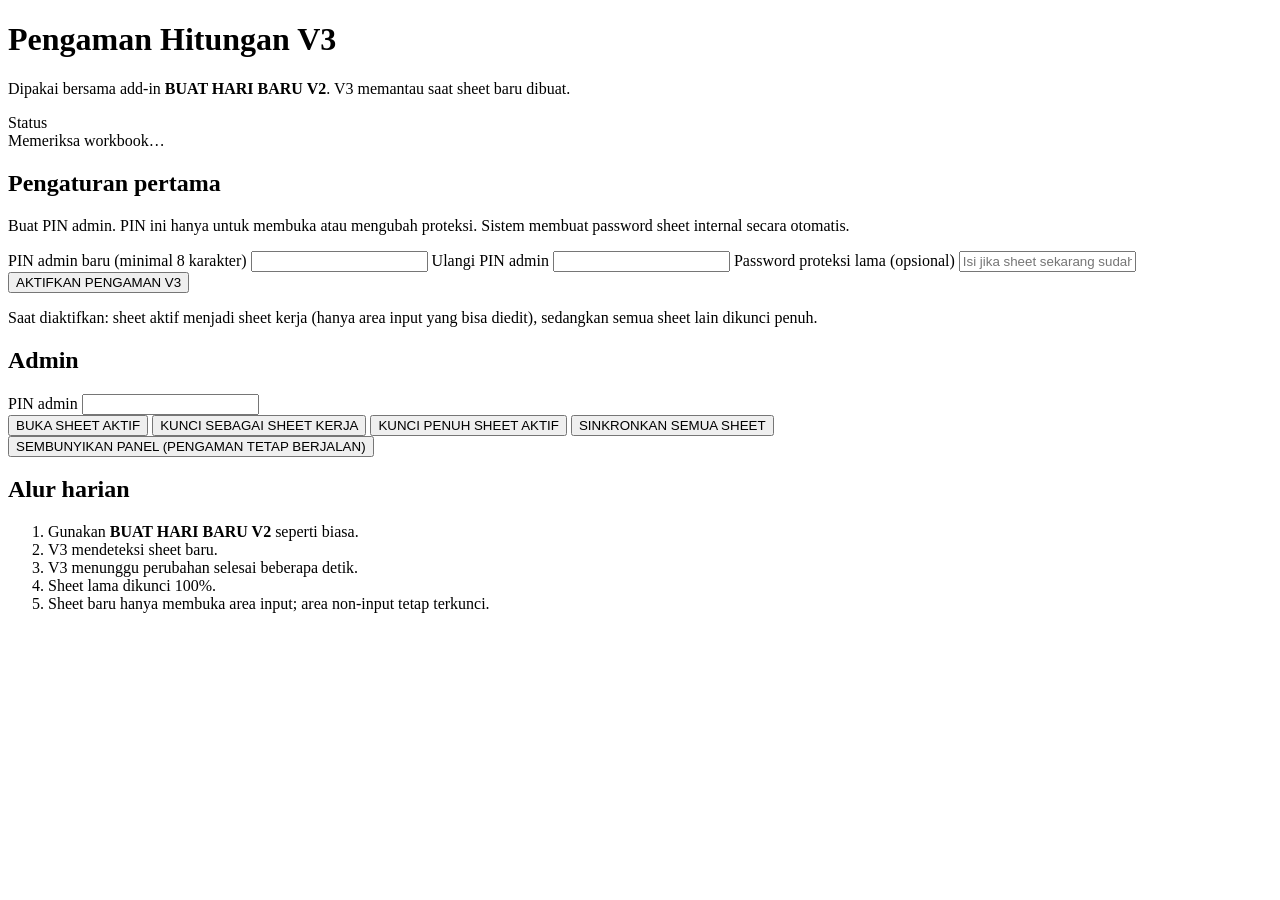
==== taskpane.html @ 0a58402c "Add task pane UI" ====
<!doctype html>
<html lang="id">
<head>
  <meta charset="utf-8" />
  <meta http-equiv="X-UA-Compatible" content="IE=Edge" />
  <meta name="viewport" content="width=device-width, initial-scale=1" />
  <title>Pengaman Hitungan V3</title>
  <script src="https://appsforoffice.microsoft.com/lib/1/hosted/office.js"></script>
  <link rel="stylesheet" href="taskpane.css" />
</head>
<body>
  <main class="wrap">
    <h1>Pengaman Hitungan V3</h1>
    <p class="sub">
      Dipakai bersama add-in <b>BUAT HARI BARU V2</b>. V3 memantau saat sheet baru dibuat.
    </p>

    <section class="card" id="statusCard">
      <div class="status-row">
        <span id="statusDot" class="dot off"></span>
        <div>
          <div class="label">Status</div>
          <div id="statusText">Memeriksa workbook…</div>
        </div>
      </div>
    </section>

    <section class="card" id="setupCard">
      <h2>Pengaturan pertama</h2>
      <p>
        Buat PIN admin. PIN ini hanya untuk membuka atau mengubah proteksi.
        Sistem membuat password sheet internal secara otomatis.
      </p>
      <label>PIN admin baru (minimal 8 karakter)</label>
      <input id="setupPin" type="password" autocomplete="new-password" />
      <label>Ulangi PIN admin</label>
      <input id="setupPin2" type="password" autocomplete="new-password" />
      <label>Password proteksi lama (opsional)</label>
      <input id="oldPassword" type="password" autocomplete="off"
        placeholder="Isi jika sheet sekarang sudah diproteksi macro lama" />
      <button id="setupBtn" class="primary">AKTIFKAN PENGAMAN V3</button>
      <p class="hint">
        Saat diaktifkan: sheet aktif menjadi sheet kerja (hanya area input yang bisa diedit),
        sedangkan semua sheet lain dikunci penuh.
      </p>
    </section>

    <section class="card" id="adminCard">
      <h2>Admin</h2>
      <label>PIN admin</label>
      <input id="adminPin" type="password" autocomplete="off" />

      <div class="grid">
        <button id="unlockBtn">BUKA SHEET AKTIF</button>
        <button id="partialLockBtn">KUNCI SEBAGAI SHEET KERJA</button>
        <button id="fullLockBtn">KUNCI PENUH SHEET AKTIF</button>
        <button id="syncBtn">SINKRONKAN SEMUA SHEET</button>
      </div>

      <button id="hideBtn" class="ghost">SEMBUNYIKAN PANEL (PENGAMAN TETAP BERJALAN)</button>
    </section>

    <section class="card">
      <h2>Alur harian</h2>
      <ol>
        <li>Gunakan <b>BUAT HARI BARU V2</b> seperti biasa.</li>
        <li>V3 mendeteksi sheet baru.</li>
        <li>V3 menunggu perubahan selesai beberapa detik.</li>
        <li>Sheet lama dikunci 100%.</li>
        <li>Sheet baru hanya membuka area input; area non-input tetap terkunci.</li>
      </ol>
    </section>

    <div id="message" class="message"></div>
  </main>
  <script src="taskpane.js"></script>
</body>
</html>
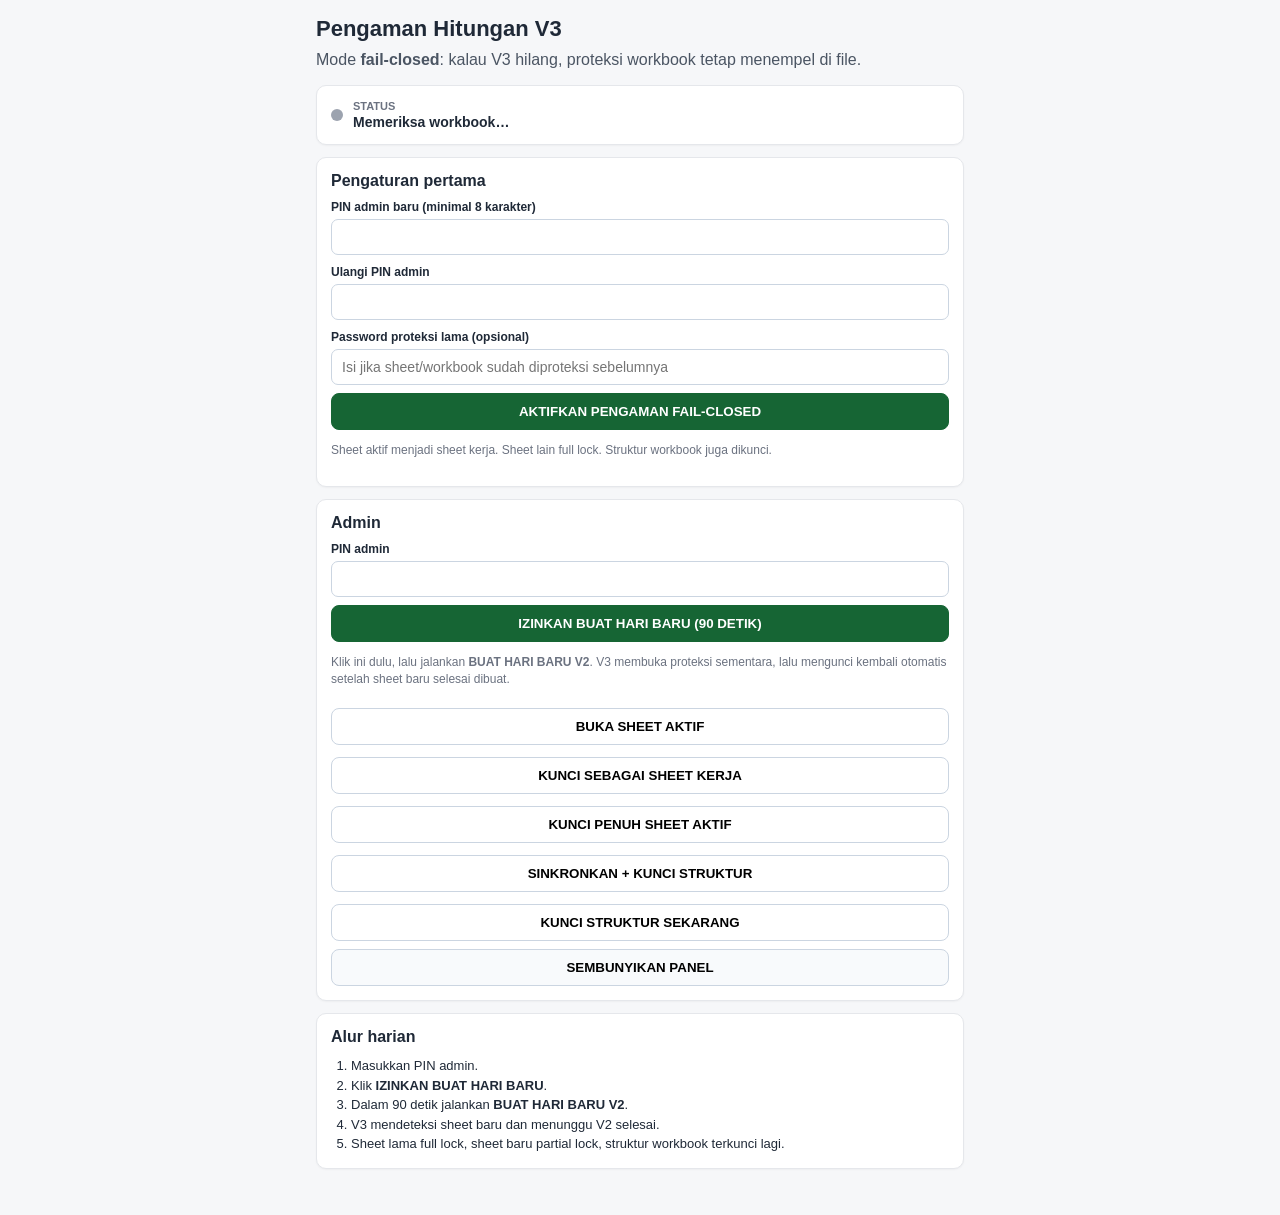
==== commit bd055c12: "Add fail-closed admin workflow UI" ====
--- a/taskpane.html
+++ b/taskpane.html
@@ -11,11 +11,9 @@
 <body>
   <main class="wrap">
     <h1>Pengaman Hitungan V3</h1>
-    <p class="sub">
-      Dipakai bersama add-in <b>BUAT HARI BARU V2</b>. V3 memantau saat sheet baru dibuat.
-    </p>
+    <p class="sub">Mode <b>fail-closed</b>: kalau V3 hilang, proteksi workbook tetap menempel di file.</p>
 
-    <section class="card" id="statusCard">
+    <section class="card">
       <div class="status-row">
         <span id="statusDot" class="dot off"></span>
         <div>
@@ -27,22 +25,15 @@
 
     <section class="card" id="setupCard">
       <h2>Pengaturan pertama</h2>
-      <p>
-        Buat PIN admin. PIN ini hanya untuk membuka atau mengubah proteksi.
-        Sistem membuat password sheet internal secara otomatis.
-      </p>
       <label>PIN admin baru (minimal 8 karakter)</label>
       <input id="setupPin" type="password" autocomplete="new-password" />
       <label>Ulangi PIN admin</label>
       <input id="setupPin2" type="password" autocomplete="new-password" />
       <label>Password proteksi lama (opsional)</label>
       <input id="oldPassword" type="password" autocomplete="off"
-        placeholder="Isi jika sheet sekarang sudah diproteksi macro lama" />
-      <button id="setupBtn" class="primary">AKTIFKAN PENGAMAN V3</button>
-      <p class="hint">
-        Saat diaktifkan: sheet aktif menjadi sheet kerja (hanya area input yang bisa diedit),
-        sedangkan semua sheet lain dikunci penuh.
-      </p>
+        placeholder="Isi jika sheet/workbook sudah diproteksi sebelumnya" />
+      <button id="setupBtn" class="primary">AKTIFKAN PENGAMAN FAIL-CLOSED</button>
+      <p class="hint">Sheet aktif menjadi sheet kerja. Sheet lain full lock. Struktur workbook juga dikunci.</p>
     </section>
 
     <section class="card" id="adminCard">
@@ -50,24 +41,31 @@
       <label>PIN admin</label>
       <input id="adminPin" type="password" autocomplete="off" />
 
+      <button id="beginDayBtn" class="primary">IZINKAN BUAT HARI BARU (90 DETIK)</button>
+      <p class="hint">
+        Klik ini dulu, lalu jalankan <b>BUAT HARI BARU V2</b>. V3 membuka proteksi sementara,
+        lalu mengunci kembali otomatis setelah sheet baru selesai dibuat.
+      </p>
+
       <div class="grid">
         <button id="unlockBtn">BUKA SHEET AKTIF</button>
         <button id="partialLockBtn">KUNCI SEBAGAI SHEET KERJA</button>
         <button id="fullLockBtn">KUNCI PENUH SHEET AKTIF</button>
-        <button id="syncBtn">SINKRONKAN SEMUA SHEET</button>
+        <button id="syncBtn">SINKRONKAN + KUNCI STRUKTUR</button>
+        <button id="lockNowBtn">KUNCI STRUKTUR SEKARANG</button>
       </div>
 
-      <button id="hideBtn" class="ghost">SEMBUNYIKAN PANEL (PENGAMAN TETAP BERJALAN)</button>
+      <button id="hideBtn" class="ghost">SEMBUNYIKAN PANEL</button>
     </section>
 
     <section class="card">
       <h2>Alur harian</h2>
       <ol>
-        <li>Gunakan <b>BUAT HARI BARU V2</b> seperti biasa.</li>
-        <li>V3 mendeteksi sheet baru.</li>
-        <li>V3 menunggu perubahan selesai beberapa detik.</li>
-        <li>Sheet lama dikunci 100%.</li>
-        <li>Sheet baru hanya membuka area input; area non-input tetap terkunci.</li>
+        <li>Masukkan PIN admin.</li>
+        <li>Klik <b>IZINKAN BUAT HARI BARU</b>.</li>
+        <li>Dalam 90 detik jalankan <b>BUAT HARI BARU V2</b>.</li>
+        <li>V3 mendeteksi sheet baru dan menunggu V2 selesai.</li>
+        <li>Sheet lama full lock, sheet baru partial lock, struktur workbook terkunci lagi.</li>
       </ol>
     </section>
 
--- a/taskpane.css
+++ b/taskpane.css
@@ -0,0 +1,62 @@
+* { box-sizing: border-box; }
+body {
+  margin: 0;
+  font-family: "Segoe UI", Arial, sans-serif;
+  background: #f6f7f9;
+  color: #1f2937;
+}
+.wrap { padding: 16px; max-width: 680px; margin: 0 auto; }
+h1 { font-size: 22px; margin: 0 0 6px; }
+h2 { font-size: 16px; margin: 0 0 10px; }
+.sub { margin: 0 0 14px; color: #4b5563; line-height: 1.45; }
+.card {
+  background: white;
+  border: 1px solid #e5e7eb;
+  border-radius: 10px;
+  padding: 14px;
+  margin: 0 0 12px;
+  box-shadow: 0 1px 2px rgba(0,0,0,.04);
+}
+label { display: block; font-size: 12px; font-weight: 600; margin: 10px 0 5px; }
+input {
+  width: 100%;
+  border: 1px solid #cbd5e1;
+  border-radius: 7px;
+  padding: 9px 10px;
+  font-size: 14px;
+}
+button {
+  width: 100%;
+  border: 1px solid #cbd5e1;
+  background: #fff;
+  border-radius: 8px;
+  padding: 10px 12px;
+  font-weight: 650;
+  cursor: pointer;
+  margin-top: 8px;
+}
+button:hover { background: #f8fafc; }
+button.primary {
+  background: #166534;
+  color: white;
+  border-color: #166534;
+}
+button.ghost { background: #f8fafc; }
+.grid { display: grid; grid-template-columns: 1fr; gap: 4px; margin-top: 8px; }
+.status-row { display: flex; gap: 10px; align-items: center; }
+.dot { width: 12px; height: 12px; border-radius: 50%; display: inline-block; }
+.dot.on { background: #16a34a; }
+.dot.off { background: #9ca3af; }
+.dot.wait { background: #d97706; }
+.label { font-size: 11px; color: #6b7280; text-transform: uppercase; font-weight: 700; }
+#statusText { font-size: 14px; font-weight: 600; margin-top: 2px; }
+.hint { font-size: 12px; color: #6b7280; line-height: 1.45; }
+.message {
+  min-height: 18px;
+  padding: 4px 2px 14px;
+  font-size: 12px;
+  color: #374151;
+  white-space: pre-wrap;
+}
+ol { margin: 8px 0 0 20px; padding: 0; line-height: 1.5; font-size: 13px; }
+.hidden { display: none !important; }
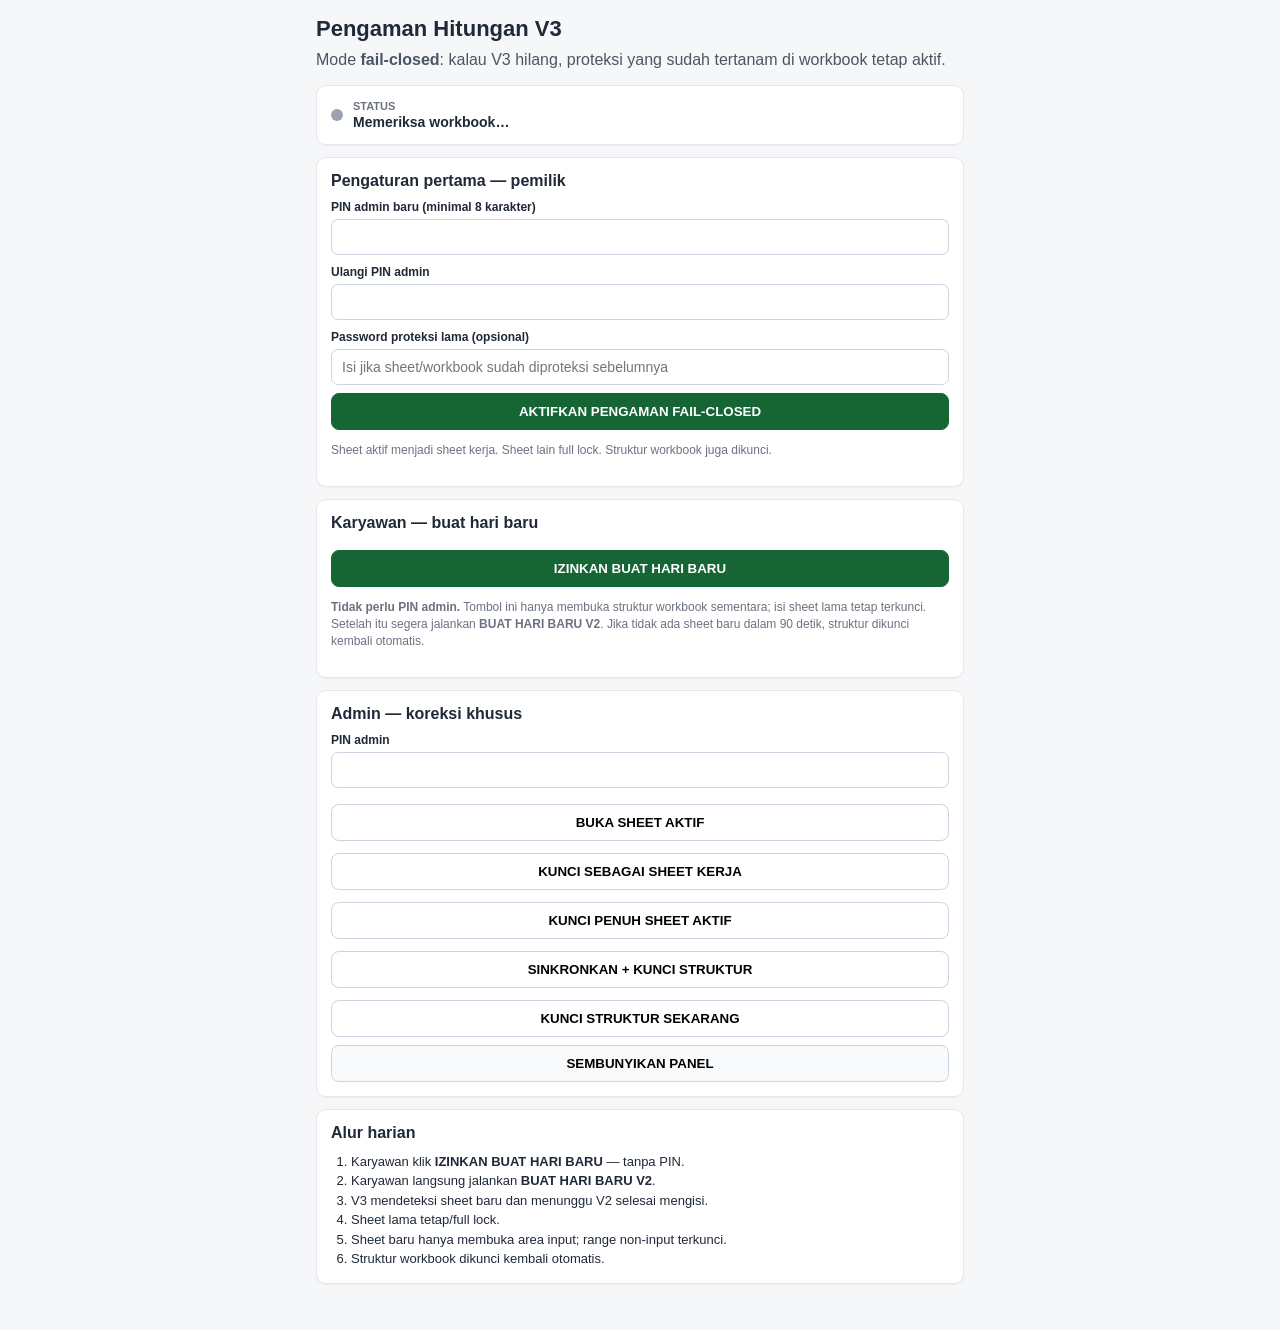
==== commit 601d58f3: "Allow employees to open controlled new-day window without admin PIN" ====
--- a/taskpane.html
+++ b/taskpane.html
@@ -6,12 +6,12 @@
   <meta name="viewport" content="width=device-width, initial-scale=1" />
   <title>Pengaman Hitungan V3</title>
   <script src="https://appsforoffice.microsoft.com/lib/1/hosted/office.js"></script>
-  <link rel="stylesheet" href="taskpane.css" />
+  <link rel="stylesheet" href="taskpane.css?v=3.1.1" />
 </head>
 <body>
   <main class="wrap">
     <h1>Pengaman Hitungan V3</h1>
-    <p class="sub">Mode <b>fail-closed</b>: kalau V3 hilang, proteksi workbook tetap menempel di file.</p>
+    <p class="sub">Mode <b>fail-closed</b>: kalau V3 hilang, proteksi yang sudah tertanam di workbook tetap aktif.</p>
 
     <section class="card">
       <div class="status-row">
@@ -24,7 +24,7 @@
     </section>
 
     <section class="card" id="setupCard">
-      <h2>Pengaturan pertama</h2>
+      <h2>Pengaturan pertama — pemilik</h2>
       <label>PIN admin baru (minimal 8 karakter)</label>
       <input id="setupPin" type="password" autocomplete="new-password" />
       <label>Ulangi PIN admin</label>
@@ -36,17 +36,19 @@
       <p class="hint">Sheet aktif menjadi sheet kerja. Sheet lain full lock. Struktur workbook juga dikunci.</p>
     </section>
 
+    <section class="card" id="employeeCard">
+      <h2>Karyawan — buat hari baru</h2>
+      <button id="beginDayBtn" class="primary">IZINKAN BUAT HARI BARU</button>
+      <p class="hint">
+        <b>Tidak perlu PIN admin.</b> Tombol ini hanya membuka struktur workbook sementara; isi sheet lama tetap terkunci.
+        Setelah itu segera jalankan <b>BUAT HARI BARU V2</b>. Jika tidak ada sheet baru dalam 90 detik, struktur dikunci kembali otomatis.
+      </p>
+    </section>
+
     <section class="card" id="adminCard">
-      <h2>Admin</h2>
+      <h2>Admin — koreksi khusus</h2>
       <label>PIN admin</label>
       <input id="adminPin" type="password" autocomplete="off" />
-
-      <button id="beginDayBtn" class="primary">IZINKAN BUAT HARI BARU (90 DETIK)</button>
-      <p class="hint">
-        Klik ini dulu, lalu jalankan <b>BUAT HARI BARU V2</b>. V3 membuka proteksi sementara,
-        lalu mengunci kembali otomatis setelah sheet baru selesai dibuat.
-      </p>
-
       <div class="grid">
         <button id="unlockBtn">BUKA SHEET AKTIF</button>
         <button id="partialLockBtn">KUNCI SEBAGAI SHEET KERJA</button>
@@ -54,23 +56,23 @@
         <button id="syncBtn">SINKRONKAN + KUNCI STRUKTUR</button>
         <button id="lockNowBtn">KUNCI STRUKTUR SEKARANG</button>
       </div>
-
       <button id="hideBtn" class="ghost">SEMBUNYIKAN PANEL</button>
     </section>
 
     <section class="card">
       <h2>Alur harian</h2>
       <ol>
-        <li>Masukkan PIN admin.</li>
-        <li>Klik <b>IZINKAN BUAT HARI BARU</b>.</li>
-        <li>Dalam 90 detik jalankan <b>BUAT HARI BARU V2</b>.</li>
-        <li>V3 mendeteksi sheet baru dan menunggu V2 selesai.</li>
-        <li>Sheet lama full lock, sheet baru partial lock, struktur workbook terkunci lagi.</li>
+        <li>Karyawan klik <b>IZINKAN BUAT HARI BARU</b> — tanpa PIN.</li>
+        <li>Karyawan langsung jalankan <b>BUAT HARI BARU V2</b>.</li>
+        <li>V3 mendeteksi sheet baru dan menunggu V2 selesai mengisi.</li>
+        <li>Sheet lama tetap/full lock.</li>
+        <li>Sheet baru hanya membuka area input; range non-input terkunci.</li>
+        <li>Struktur workbook dikunci kembali otomatis.</li>
       </ol>
     </section>
 
     <div id="message" class="message"></div>
   </main>
-  <script src="taskpane.js"></script>
+  <script src="taskpane.js?v=3.1.1"></script>
 </body>
 </html>
